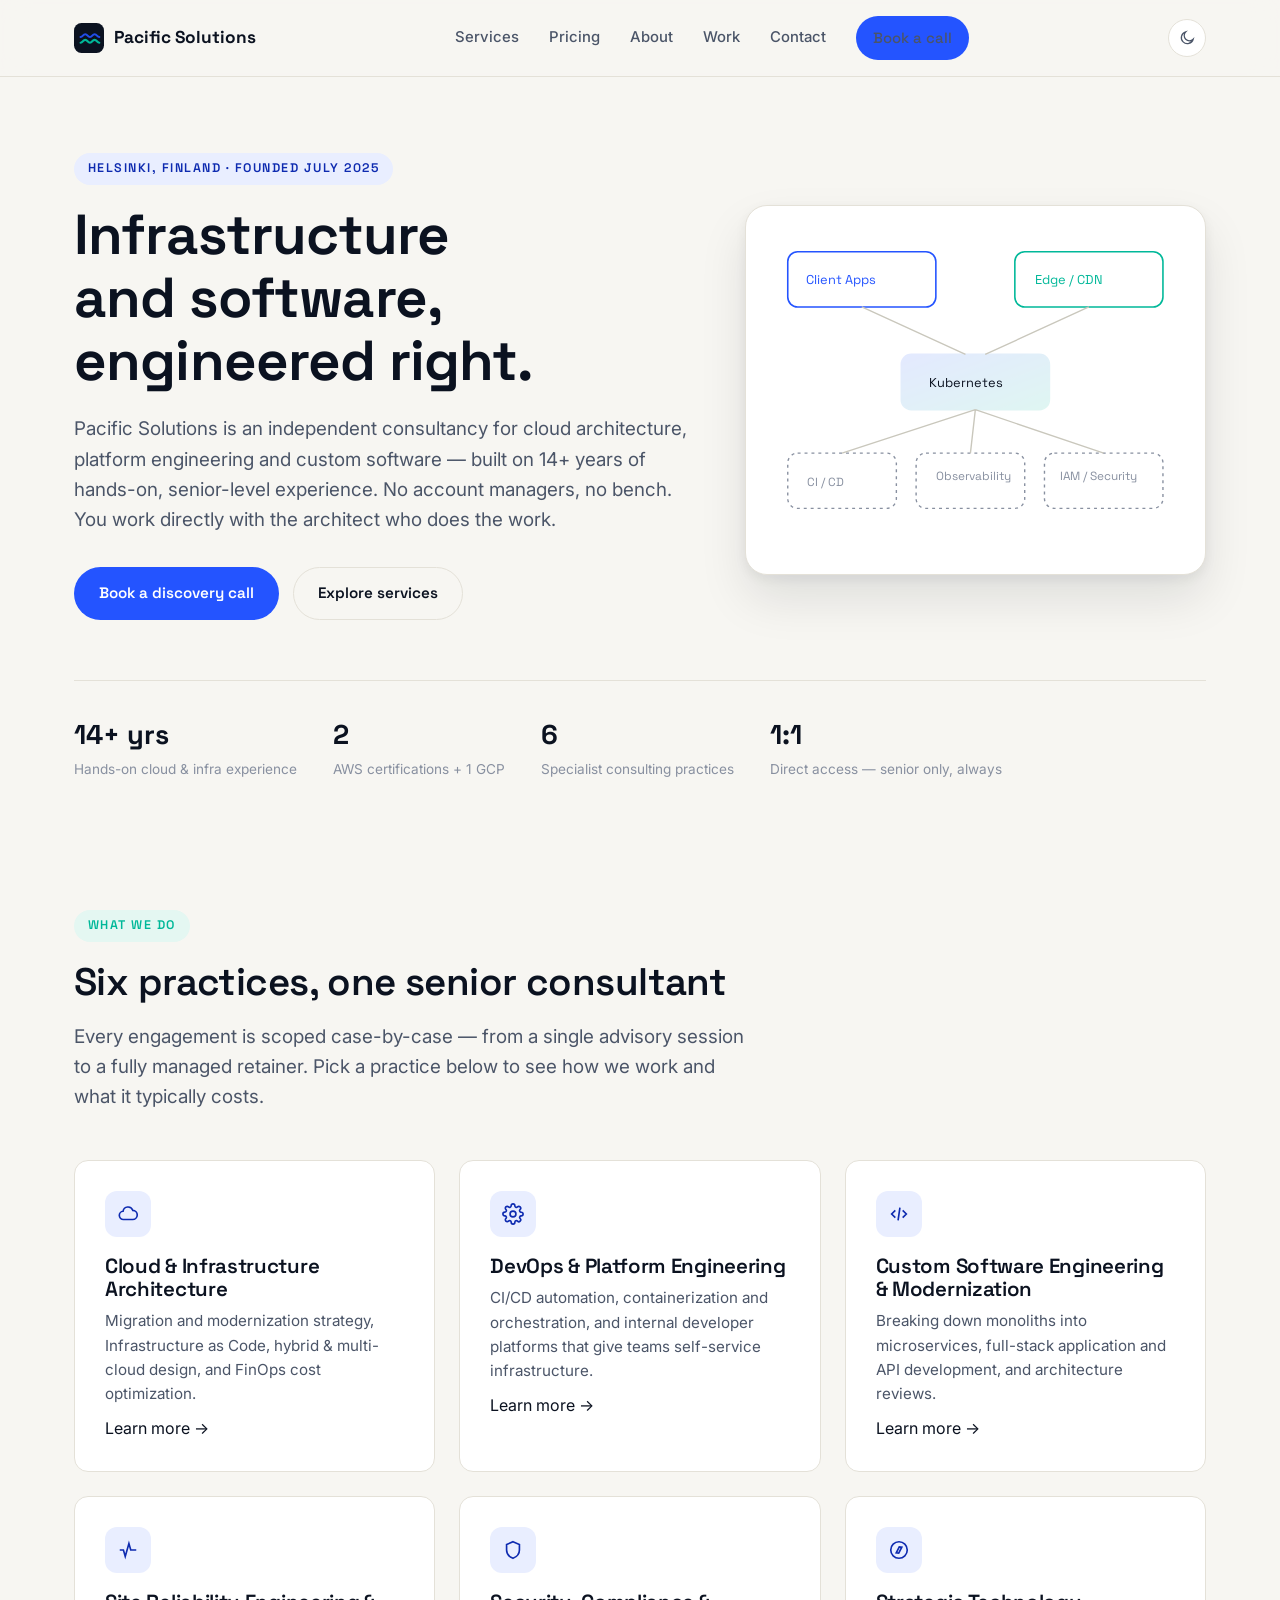
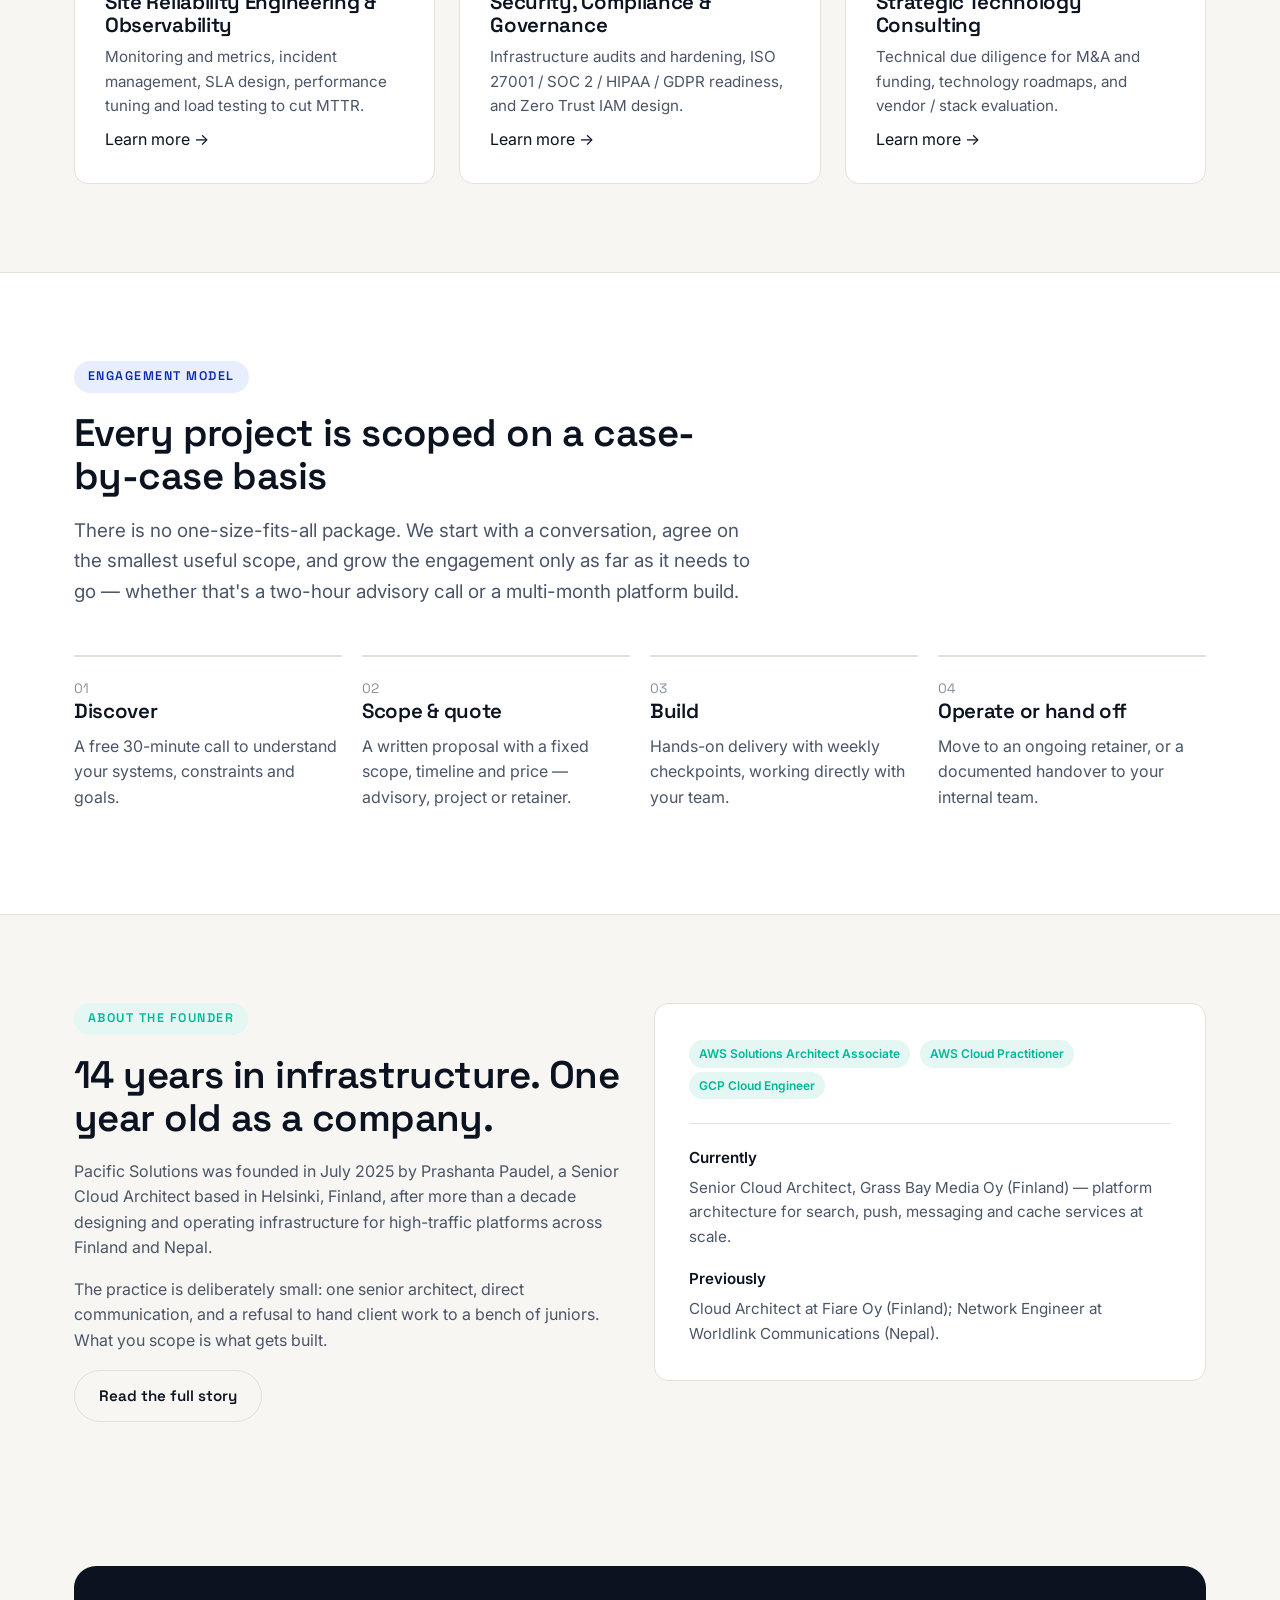
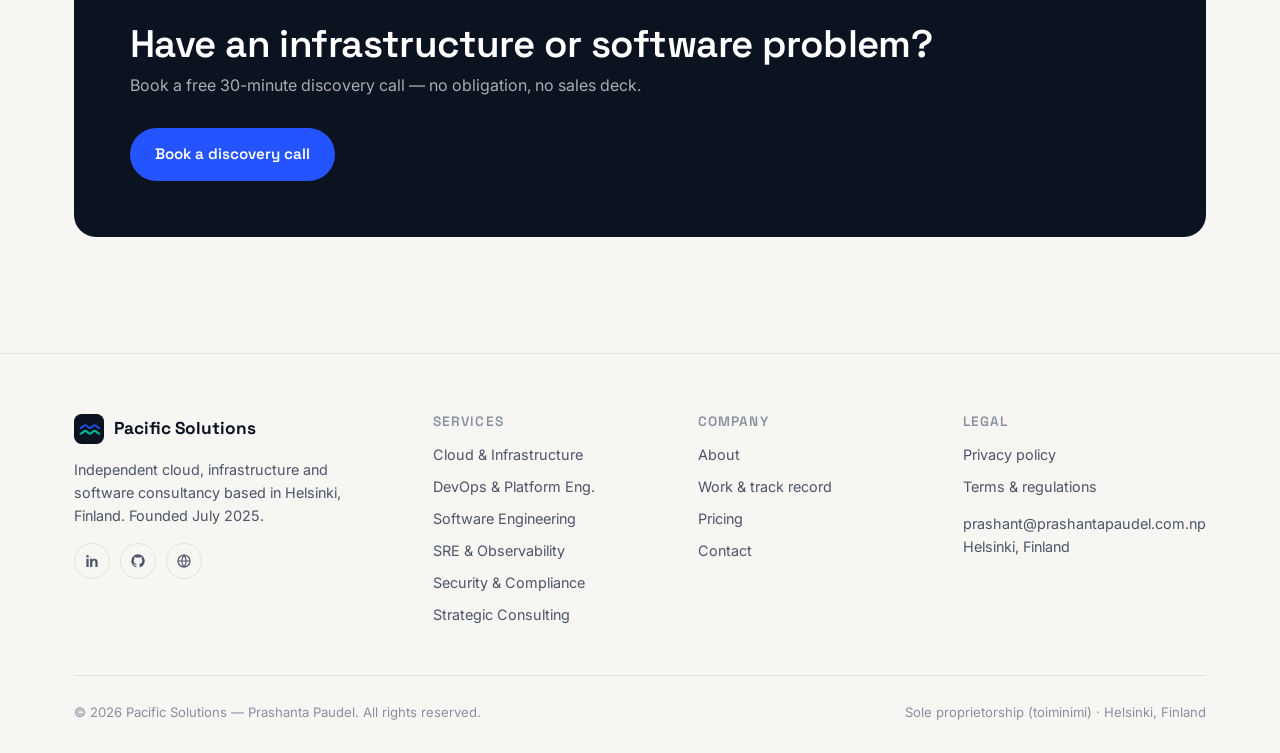
==== index.html @ 5c93bbb2 "Initial commit: Pacific Solutions consulting website Static site for Pacific Solutions (cloud, infra" ====
<!doctype html>
<html lang="en">
<head>
<meta charset="UTF-8">
<meta name="viewport" content="width=device-width, initial-scale=1, viewport-fit=cover">
<title>Pacific Solutions — Cloud, Infrastructure &amp; Software Consulting</title>
<meta name="description" content="Independent cloud, infrastructure and software consultancy led by a senior architect with 14+ years of experience. Based in Helsinki, Finland. Case-by-case engagements in cloud architecture, DevOps, SRE, security and modernization.">
<link rel="icon" type="image/svg+xml" href="assets/favicon.svg">
<link rel="preconnect" href="https://fonts.googleapis.com">
<link rel="preconnect" href="https://fonts.gstatic.com" crossorigin>
<link href="https://fonts.googleapis.com/css2?family=Space+Grotesk:wght@500;600;700&family=Inter:wght@400;500;600;700&display=swap" rel="stylesheet">
<link rel="stylesheet" href="css/style.css">
</head>
<body>

<header class="site">
  <nav class="nav">
    <a href="index.html" class="brand">
      <svg viewBox="0 0 32 32" fill="none"><rect width="32" height="32" rx="8" fill="#0B1220"/><path d="M7 21c2.5 0 2.5-3 5-3s2.5 3 5 3 2.5-3 5-3 2.5 3 5 3" stroke="#00B899" stroke-width="2.2" fill="none" stroke-linecap="round"/><path d="M7 15c2.5 0 2.5-3 5-3s2.5 3 5 3 2.5-3 5-3 2.5 3 5 3" stroke="#2454FF" stroke-width="2.2" fill="none" stroke-linecap="round" opacity="0.9"/></svg>
      Pacific Solutions
    </a>
    <div class="nav-links" id="navLinks">
      <a href="services.html">Services</a>
      <a href="pricing.html">Pricing</a>
      <a href="about.html">About</a>
      <a href="work.html">Work</a>
      <a href="contact.html">Contact</a>
      <a href="contact.html" class="btn btn-accent btn-sm">Book a call</a>
    </div>
    <div class="nav-right">
      <button class="theme-toggle" aria-label="Toggle theme"></button>
      <button class="menu-btn" aria-label="Open menu"><svg viewBox="0 0 24 24" fill="none" stroke="currentColor" stroke-width="2"><path d="M3 6h18M3 12h18M3 18h18"/></svg></button>
    </div>
  </nav>
</header>

<main>
  <!-- HERO -->
  <section class="hero">
    <div class="container hero-grid">
      <div class="reveal in">
        <span class="eyebrow">Helsinki, Finland · Founded July 2025</span>
        <h1>Infrastructure and&nbsp;software, engineered right.</h1>
        <p class="lede">Pacific Solutions is an independent consultancy for cloud architecture, platform engineering and custom software — built on 14+ years of hands-on, senior-level experience. No account managers, no bench. You work directly with the architect who does the work.</p>
        <div class="actions">
          <a href="contact.html" class="btn btn-accent">Book a discovery call</a>
          <a href="services.html" class="btn btn-outline">Explore services</a>
        </div>
      </div>
      <div class="hero-visual reveal in">
        <svg viewBox="0 0 420 320" width="100%" role="img" aria-label="Diagram of cloud infrastructure architecture">
          <defs>
            <linearGradient id="g1" x1="0" y1="0" x2="1" y2="1">
              <stop offset="0" stop-color="#2454FF"/><stop offset="1" stop-color="#00B899"/>
            </linearGradient>
          </defs>
          <rect x="20" y="24" width="150" height="56" rx="10" fill="none" stroke="#2454FF" stroke-width="1.6"/>
          <text x="38" y="57" font-family="Space Grotesk, sans-serif" font-size="13" fill="#2454FF">Client Apps</text>
          <rect x="250" y="24" width="150" height="56" rx="10" fill="none" stroke="#00B899" stroke-width="1.6"/>
          <text x="270" y="57" font-family="Space Grotesk, sans-serif" font-size="13" fill="#00B899">Edge / CDN</text>
          <rect x="135" y="128" width="150" height="56" rx="10" fill="url(#g1)" opacity="0.12" stroke="url(#g1)" stroke-width="1.6"/>
          <text x="163" y="161" font-family="Space Grotesk, sans-serif" font-size="13" fill="#0B1220">Kubernetes</text>
          <rect x="20" y="228" width="110" height="56" rx="10" fill="none" stroke="#8890A0" stroke-width="1.4" stroke-dasharray="3 4"/>
          <text x="40" y="261" font-family="Space Grotesk, sans-serif" font-size="12" fill="#8890A0">CI / CD</text>
          <rect x="150" y="228" width="110" height="56" rx="10" fill="none" stroke="#8890A0" stroke-width="1.4" stroke-dasharray="3 4"/>
          <text x="170" y="255" font-family="Space Grotesk, sans-serif" font-size="12" fill="#8890A0">Observability</text>
          <rect x="280" y="228" width="120" height="56" rx="10" fill="none" stroke="#8890A0" stroke-width="1.4" stroke-dasharray="3 4"/>
          <text x="296" y="255" font-family="Space Grotesk, sans-serif" font-size="12" fill="#8890A0">IAM / Security</text>
          <path d="M95 80 L200 128 M325 80 L220 128 M210 184 L75 228 M210 184 L205 228 M210 184 L340 228" stroke="#C9C7BC" stroke-width="1.4" fill="none"/>
        </svg>
      </div>
    </div>

    <div class="container">
      <div class="stat-strip reveal">
        <div class="stat"><b>14+ yrs</b><span>Hands-on cloud &amp; infra experience</span></div>
        <div class="stat"><b>2</b><span>AWS certifications + 1 GCP</span></div>
        <div class="stat"><b>6</b><span>Specialist consulting practices</span></div>
        <div class="stat"><b>1:1</b><span>Direct access — senior only, always</span></div>
      </div>
    </div>
  </section>

  <!-- SERVICES -->
  <section id="services">
    <div class="container">
      <div class="section-head reveal">
        <span class="eyebrow teal">What we do</span>
        <h2>Six practices, one senior consultant</h2>
        <p class="lede">Every engagement is scoped case-by-case — from a single advisory session to a fully managed retainer. Pick a practice below to see how we work and what it typically costs.</p>
      </div>
      <div class="grid-3">

        <a href="services.html#cloud-infrastructure" class="card reveal">
          <div class="icon"><svg viewBox="0 0 24 24" fill="none" stroke="currentColor" stroke-width="1.8"><path d="M7 18a4.5 4.5 0 0 1-.4-8.98A5.5 5.5 0 0 1 17.2 8 4 4 0 0 1 17 18H7Z"/></svg></div>
          <h3>Cloud &amp; Infrastructure Architecture</h3>
          <p>Migration and modernization strategy, Infrastructure as Code, hybrid &amp; multi-cloud design, and FinOps cost optimization.</p>
          <span class="more">Learn more →</span>
        </a>

        <a href="services.html#devops-platform" class="card reveal">
          <div class="icon"><svg viewBox="0 0 24 24" fill="none" stroke="currentColor" stroke-width="1.8"><circle cx="12" cy="12" r="3.2"/><path d="M19.4 15a1.7 1.7 0 0 0 .34 1.87l.06.06a2 2 0 1 1-2.83 2.83l-.06-.06a1.7 1.7 0 0 0-1.87-.34 1.7 1.7 0 0 0-1 1.55V21a2 2 0 1 1-4 0v-.09A1.7 1.7 0 0 0 9 19.36a1.7 1.7 0 0 0-1.87.34l-.06.06a2 2 0 1 1-2.83-2.83l.06-.06A1.7 1.7 0 0 0 4.64 15a1.7 1.7 0 0 0-1.55-1H3a2 2 0 1 1 0-4h.09A1.7 1.7 0 0 0 4.64 9a1.7 1.7 0 0 0-.34-1.87l-.06-.06a2 2 0 1 1 2.83-2.83l.06.06A1.7 1.7 0 0 0 9 4.64a1.7 1.7 0 0 0 1-1.55V3a2 2 0 1 1 4 0v.09a1.7 1.7 0 0 0 1 1.55 1.7 1.7 0 0 0 1.87-.34l.06-.06a2 2 0 1 1 2.83 2.83l-.06.06A1.7 1.7 0 0 0 19.36 9c.14.35.4.65.73.83.24.14.5.22.78.22H21a2 2 0 1 1 0 4h-.09a1.7 1.7 0 0 0-1.55 1Z"/></svg></div>
          <h3>DevOps &amp; Platform Engineering</h3>
          <p>CI/CD automation, containerization and orchestration, and internal developer platforms that give teams self-service infrastructure.</p>
          <span class="more">Learn more →</span>
        </a>

        <a href="services.html#software-engineering" class="card reveal">
          <div class="icon"><svg viewBox="0 0 24 24" fill="none" stroke="currentColor" stroke-width="1.8"><path d="m8 8-4 4 4 4M16 8l4 4-4 4M13 5l-2 14"/></svg></div>
          <h3>Custom Software Engineering &amp; Modernization</h3>
          <p>Breaking down monoliths into microservices, full-stack application and API development, and architecture reviews.</p>
          <span class="more">Learn more →</span>
        </a>

        <a href="services.html#sre-observability" class="card reveal">
          <div class="icon"><svg viewBox="0 0 24 24" fill="none" stroke="currentColor" stroke-width="1.8"><path d="M3 12h4l2 7 4-14 2 7h6"/></svg></div>
          <h3>Site Reliability Engineering &amp; Observability</h3>
          <p>Monitoring and metrics, incident management, SLA design, performance tuning and load testing to cut MTTR.</p>
          <span class="more">Learn more →</span>
        </a>

        <a href="services.html#security-compliance" class="card reveal">
          <div class="icon"><svg viewBox="0 0 24 24" fill="none" stroke="currentColor" stroke-width="1.8"><path d="M12 3l7 3v6c0 4.5-3 7.5-7 9-4-1.5-7-4.5-7-9V6l7-3Z"/></svg></div>
          <h3>Security, Compliance &amp; Governance</h3>
          <p>Infrastructure audits and hardening, ISO 27001 / SOC 2 / HIPAA / GDPR readiness, and Zero Trust IAM design.</p>
          <span class="more">Learn more →</span>
        </a>

        <a href="services.html#strategic-consulting" class="card reveal">
          <div class="icon"><svg viewBox="0 0 24 24" fill="none" stroke="currentColor" stroke-width="1.8"><circle cx="12" cy="12" r="9"/><path d="m15 9-3.3 6.3L9 15l3.3-6.3Z"/></svg></div>
          <h3>Strategic Technology Consulting</h3>
          <p>Technical due diligence for M&amp;A and funding, technology roadmaps, and vendor / stack evaluation.</p>
          <span class="more">Learn more →</span>
        </a>

      </div>
    </div>
  </section>

  <!-- HOW WE WORK -->
  <section style="background:var(--bg-alt); border-top:1px solid var(--border); border-bottom:1px solid var(--border);">
    <div class="container">
      <div class="section-head reveal">
        <span class="eyebrow">Engagement model</span>
        <h2>Every project is scoped on a case-by-case basis</h2>
        <p class="lede">There is no one-size-fits-all package. We start with a conversation, agree on the smallest useful scope, and grow the engagement only as far as it needs to go — whether that's a two-hour advisory call or a multi-month platform build.</p>
      </div>
      <div class="process">
        <div class="step reveal">
          <span class="num">01</span>
          <h3>Discover</h3>
          <p>A free 30-minute call to understand your systems, constraints and goals.</p>
        </div>
        <div class="step reveal">
          <span class="num">02</span>
          <h3>Scope &amp; quote</h3>
          <p>A written proposal with a fixed scope, timeline and price — advisory, project or retainer.</p>
        </div>
        <div class="step reveal">
          <span class="num">03</span>
          <h3>Build</h3>
          <p>Hands-on delivery with weekly checkpoints, working directly with your team.</p>
        </div>
        <div class="step reveal">
          <span class="num">04</span>
          <h3>Operate or hand off</h3>
          <p>Move to an ongoing retainer, or a documented handover to your internal team.</p>
        </div>
      </div>
    </div>
  </section>

  <!-- ABOUT PREVIEW -->
  <section>
    <div class="container grid-2">
      <div class="reveal">
        <span class="eyebrow teal">About the founder</span>
        <h2>14 years in infrastructure. One year old as a company.</h2>
        <p>Pacific Solutions was founded in July 2025 by Prashanta Paudel, a Senior Cloud Architect based in Helsinki, Finland, after more than a decade designing and operating infrastructure for high-traffic platforms across Finland and Nepal.</p>
        <p>The practice is deliberately small: one senior architect, direct communication, and a refusal to hand client work to a bench of juniors. What you scope is what gets built.</p>
        <a href="about.html" class="btn btn-outline">Read the full story</a>
      </div>
      <div class="reveal">
        <div class="card" style="padding:34px;">
          <div class="tag">AWS Solutions Architect Associate</div>
          <div class="tag">AWS Cloud Practitioner</div>
          <div class="tag">GCP Cloud Engineer</div>
          <hr class="split" style="margin:22px 0;">
          <p style="margin-bottom:6px; font-weight:600; color:var(--ink);">Currently</p>
          <p style="margin-bottom:18px;">Senior Cloud Architect, Grass Bay Media Oy (Finland) — platform architecture for search, push, messaging and cache services at scale.</p>
          <p style="margin-bottom:6px; font-weight:600; color:var(--ink);">Previously</p>
          <p style="margin-bottom:0;">Cloud Architect at Fiare Oy (Finland); Network Engineer at Worldlink Communications (Nepal).</p>
        </div>
      </div>
    </div>
  </section>

  <!-- CTA -->
  <section class="tight">
    <div class="container">
      <div class="cta-band reveal">
        <div>
          <h2>Have an infrastructure or software problem?</h2>
          <p>Book a free 30-minute discovery call — no obligation, no sales deck.</p>
        </div>
        <a href="contact.html" class="btn btn-accent">Book a discovery call</a>
      </div>
    </div>
  </section>
</main>

<footer class="site">
  <div class="container">
    <div class="footer-grid">
      <div>
        <div class="brand">
          <svg viewBox="0 0 32 32" fill="none"><rect width="32" height="32" rx="8" fill="#0B1220"/><path d="M7 21c2.5 0 2.5-3 5-3s2.5 3 5 3 2.5-3 5-3 2.5 3 5 3" stroke="#00B899" stroke-width="2.2" fill="none" stroke-linecap="round"/><path d="M7 15c2.5 0 2.5-3 5-3s2.5 3 5 3 2.5-3 5-3 2.5 3 5 3" stroke="#2454FF" stroke-width="2.2" fill="none" stroke-linecap="round" opacity="0.9"/></svg>
          Pacific Solutions
        </div>
        <p style="margin-top:14px; max-width:300px;">Independent cloud, infrastructure and software consultancy based in Helsinki, Finland. Founded July 2025.</p>
        <div class="socials" style="margin-top:16px;">
          <a href="https://www.linkedin.com/in/prashantapaudel" target="_blank" rel="noopener" aria-label="LinkedIn"><svg viewBox="0 0 24 24" fill="currentColor"><path d="M6.94 8.5H3.56V21h3.38V8.5ZM5.25 3a1.96 1.96 0 1 0 0 3.92A1.96 1.96 0 0 0 5.25 3ZM20.44 21h-3.37v-6.4c0-1.53-.03-3.49-2.13-3.49-2.13 0-2.46 1.66-2.46 3.38V21H9.11V8.5h3.24v1.71h.05c.45-.85 1.55-1.75 3.2-1.75 3.42 0 4.85 2.25 4.85 5.15V21Z"/></svg></a>
          <a href="https://github.com/pacificpaudel" target="_blank" rel="noopener" aria-label="GitHub"><svg viewBox="0 0 24 24" fill="currentColor"><path d="M12 2a10 10 0 0 0-3.16 19.5c.5.1.68-.22.68-.48v-1.7c-2.78.6-3.37-1.34-3.37-1.34-.46-1.15-1.11-1.46-1.11-1.46-.9-.62.07-.6.07-.6 1 .07 1.53 1.03 1.53 1.03.9 1.52 2.34 1.08 2.91.83.09-.65.35-1.08.63-1.33-2.22-.25-4.56-1.11-4.56-4.94 0-1.09.39-1.98 1.03-2.68-.1-.25-.45-1.27.1-2.65 0 0 .84-.27 2.75 1.02a9.5 9.5 0 0 1 5 0c1.91-1.3 2.75-1.02 2.75-1.02.55 1.38.2 2.4.1 2.65.64.7 1.03 1.59 1.03 2.68 0 3.84-2.34 4.68-4.57 4.93.36.31.68.92.68 1.85v2.74c0 .27.18.58.69.48A10 10 0 0 0 12 2Z"/></svg></a>
          <a href="https://prashantapaudel.com.np" target="_blank" rel="noopener" aria-label="Personal website"><svg viewBox="0 0 24 24" fill="none" stroke="currentColor" stroke-width="1.8"><circle cx="12" cy="12" r="9"/><path d="M3 12h18M12 3a14 14 0 0 1 0 18M12 3a14 14 0 0 0 0 18"/></svg></a>
        </div>
      </div>
      <div>
        <h4>Services</h4>
        <a href="services.html#cloud-infrastructure">Cloud &amp; Infrastructure</a>
        <a href="services.html#devops-platform">DevOps &amp; Platform Eng.</a>
        <a href="services.html#software-engineering">Software Engineering</a>
        <a href="services.html#sre-observability">SRE &amp; Observability</a>
        <a href="services.html#security-compliance">Security &amp; Compliance</a>
        <a href="services.html#strategic-consulting">Strategic Consulting</a>
      </div>
      <div>
        <h4>Company</h4>
        <a href="about.html">About</a>
        <a href="work.html">Work &amp; track record</a>
        <a href="pricing.html">Pricing</a>
        <a href="contact.html">Contact</a>
      </div>
      <div>
        <h4>Legal</h4>
        <a href="privacy.html">Privacy policy</a>
        <a href="terms.html">Terms &amp; regulations</a>
        <p style="margin-top:14px;">prashant@prashantapaudel.com.np<br>Helsinki, Finland</p>
      </div>
    </div>
    <div class="footer-bottom">
      <p>© <span data-year></span> Pacific Solutions — Prashanta Paudel. All rights reserved.</p>
      <p>Sole proprietorship (toiminimi) · Helsinki, Finland</p>
    </div>
  </div>
</footer>

<script src="js/main.js"></script>
</body>
</html>
---- css/style.css ----
/* ==========================================================================
   Pacific Solutions — Design System
   ========================================================================== */

:root{
  --bg: #F7F6F2;
  --bg-alt: #FFFFFF;
  --bg-raised: #FFFFFF;
  --ink: #0B1220;
  --ink-soft: #4B5568;
  --ink-faint: #8890A0;
  --border: #E4E1D8;
  --accent: #2454FF;
  --accent-ink: #0E2BB0;
  --accent-2: #00B899;
  --accent-2-soft: #E4F7F2;
  --accent-soft: #E9EEFF;
  --warn-soft: #FFF4E5;
  --warn: #B4650A;
  --shadow: 0 1px 2px rgba(11,18,32,0.04), 0 8px 24px rgba(11,18,32,0.06);
  --shadow-lg: 0 4px 12px rgba(11,18,32,0.06), 0 24px 48px rgba(11,18,32,0.10);
  --radius-s: 8px;
  --radius-m: 14px;
  --radius-l: 22px;
  --maxw: 1180px;
  --font-display: 'Space Grotesk', 'Inter', system-ui, sans-serif;
  --font-body: 'Inter', system-ui, -apple-system, sans-serif;
  color-scheme: light;
}

@media (prefers-color-scheme: dark){
  :root:not([data-theme="light"]){
    --bg: #0A0D14;
    --bg-alt: #10141D;
    --bg-raised: #131826;
    --ink: #F3F4F6;
    --ink-soft: #A6ADBB;
    --ink-faint: #6C7383;
    --border: #232939;
    --accent: #6C8CFF;
    --accent-ink: #DCE4FF;
    --accent-2: #2FE0BE;
    --accent-2-soft: #0F2A26;
    --accent-soft: #16203F;
    --warn-soft: #2B2213;
    --warn: #E3A854;
    --shadow: 0 1px 2px rgba(0,0,0,0.3), 0 8px 24px rgba(0,0,0,0.35);
    --shadow-lg: 0 4px 16px rgba(0,0,0,0.35), 0 24px 60px rgba(0,0,0,0.5);
    color-scheme: dark;
  }
}
:root[data-theme="dark"]{
  --bg: #0A0D14;
  --bg-alt: #10141D;
  --bg-raised: #131826;
  --ink: #F3F4F6;
  --ink-soft: #A6ADBB;
  --ink-faint: #6C7383;
  --border: #232939;
  --accent: #6C8CFF;
  --accent-ink: #DCE4FF;
  --accent-2: #2FE0BE;
  --accent-2-soft: #0F2A26;
  --accent-soft: #16203F;
  --warn-soft: #2B2213;
  --warn: #E3A854;
  --shadow: 0 1px 2px rgba(0,0,0,0.3), 0 8px 24px rgba(0,0,0,0.35);
  --shadow-lg: 0 4px 16px rgba(0,0,0,0.35), 0 24px 60px rgba(0,0,0,0.5);
  color-scheme: dark;
}

*, *::before, *::after{ box-sizing: border-box; }
html{ scroll-behavior: smooth; }
body{
  margin:0;
  background: var(--bg);
  color: var(--ink);
  font-family: var(--font-body);
  font-size: 16px;
  line-height: 1.6;
  -webkit-font-smoothing: antialiased;
  transition: background .25s ease, color .25s ease;
}
img{ max-width:100%; display:block; }
[hidden]{ display:none !important; }
a{ color: inherit; text-decoration:none; }
h1,h2,h3,h4{
  font-family: var(--font-display);
  font-weight: 600;
  line-height: 1.12;
  letter-spacing: -0.015em;
  margin: 0 0 .5em;
}
h1{ font-size: clamp(2.4rem, 4.4vw, 4.2rem); font-weight: 650; }
h2{ font-size: clamp(1.8rem, 3vw, 2.6rem); }
h3{ font-size: 1.28rem; }
p{ margin: 0 0 1em; color: var(--ink-soft); }
.lede{ font-size: 1.18rem; color: var(--ink-soft); max-width: 60ch; }
.container{ max-width: var(--maxw); margin: 0 auto; padding: 0 24px; }
section{ padding: 88px 0; }
section.tight{ padding: 56px 0; }
.eyebrow{
  display:inline-flex; align-items:center; gap:8px;
  font-family: var(--font-display);
  font-size: .78rem; font-weight:600; letter-spacing:.12em; text-transform:uppercase;
  color: var(--accent-ink); background: var(--accent-soft);
  padding: 6px 14px; border-radius: 999px; margin-bottom: 18px;
}
.eyebrow.teal{ color: var(--accent-2); background: var(--accent-2-soft); }
::selection{ background: var(--accent); color:#fff; }

/* ---------- Buttons ---------- */
.btn{
  display:inline-flex; align-items:center; justify-content:center; gap:8px;
  font-family: var(--font-display); font-weight:600; font-size: .95rem;
  padding: 13px 24px; border-radius: 999px; border: 1px solid transparent;
  cursor:pointer; transition: transform .15s ease, box-shadow .15s ease, background .15s ease, border-color .15s ease;
  white-space: nowrap;
}
.btn:active{ transform: translateY(1px); }
.btn-primary{ background: var(--ink); color: var(--bg); }
.btn-primary:hover{ box-shadow: var(--shadow-lg); transform: translateY(-1px); }
.btn-accent{ background: var(--accent); color:#fff; }
.btn-accent:hover{ box-shadow: 0 10px 30px rgba(36,84,255,.35); transform: translateY(-1px); }
.btn-outline{ background: transparent; color: var(--ink); border-color: var(--border); }
.btn-outline:hover{ border-color: var(--ink); }
.btn-ghost{ background: transparent; color: var(--ink-soft); padding: 13px 10px; }
.btn-ghost:hover{ color: var(--ink); }
.btn-sm{ padding: 9px 16px; font-size: .85rem; }
.btn-block{ width:100%; }

/* ---------- Header ---------- */
header.site{
  position: sticky; top:0; z-index: 100;
  background: color-mix(in srgb, var(--bg) 82%, transparent);
  backdrop-filter: blur(14px); -webkit-backdrop-filter: blur(14px);
  border-bottom: 1px solid var(--border);
}
.nav{
  display:flex; align-items:center; justify-content:space-between;
  padding: 16px 24px; max-width: var(--maxw); margin:0 auto;
}
.brand{ display:flex; align-items:center; gap:10px; font-family: var(--font-display); font-weight:700; font-size:1.08rem; }
.brand svg{ width:30px; height:30px; }
.nav-links{ display:flex; align-items:center; gap:30px; }
.nav-links a{ font-size:.93rem; color: var(--ink-soft); font-weight:500; position:relative; }
.nav-links a:hover, .nav-links a.active{ color: var(--ink); }
.nav-links a.active::after{
  content:""; position:absolute; left:0; right:0; bottom:-20px; height:2px; background: var(--accent);
}
.nav-right{ display:flex; align-items:center; gap:10px; }
.theme-toggle{
  width:38px; height:38px; border-radius:50%; border:1px solid var(--border); background: var(--bg-alt);
  display:flex; align-items:center; justify-content:center; cursor:pointer; color: var(--ink-soft);
}
.theme-toggle svg{ width:17px; height:17px; }
.menu-btn{ display:none; width:38px; height:38px; border-radius:50%; border:1px solid var(--border); background: var(--bg-alt); cursor:pointer; align-items:center; justify-content:center; }
.menu-btn svg{ width:18px; height:18px; }

@media (max-width: 880px){
  .nav-links{
    position:fixed; inset: 68px 16px auto 16px; flex-direction:column; align-items:flex-start; gap:4px;
    background: var(--bg-raised); border:1px solid var(--border); border-radius: var(--radius-m);
    padding: 14px; box-shadow: var(--shadow-lg);
    transform: translateY(-12px); opacity:0; pointer-events:none; transition: all .2s ease;
  }
  .nav-links.open{ transform:none; opacity:1; pointer-events:auto; }
  .nav-links a{ padding:10px 8px; width:100%; }
  .nav-links a.active::after{ display:none; }
  .nav-links .btn{ margin-top:6px; width:100%; }
  .menu-btn{ display:flex; }
}

/* ---------- Hero ---------- */
.hero{ padding: 76px 0 40px; position:relative; overflow:hidden; }
.hero-grid{ display:grid; grid-template-columns: 1.15fr .85fr; gap: 48px; align-items:center; }
.hero h1{ margin-bottom: .4em; }
.hero .actions{ display:flex; gap:14px; margin: 32px 0 8px; flex-wrap:wrap; }
.hero-visual{
  border-radius: var(--radius-l); border:1px solid var(--border); background: var(--bg-alt);
  box-shadow: var(--shadow-lg); padding: 22px; position:relative;
}
.stat-strip{
  display:flex; flex-wrap:wrap; gap: 36px; margin-top: 52px; padding-top: 32px; border-top:1px solid var(--border);
}
.stat b{ display:block; font-family: var(--font-display); font-size:1.7rem; }
.stat span{ font-size:.85rem; color: var(--ink-faint); }

/* ---------- Grids & Cards ---------- */
.grid-2{ display:grid; grid-template-columns: 1fr 1fr; gap: 28px; }
.grid-3{ display:grid; grid-template-columns: repeat(3,1fr); gap: 24px; }
.grid-6{ display:grid; grid-template-columns: repeat(6,1fr); gap: 16px; }
@media (max-width: 980px){ .grid-3{ grid-template-columns: repeat(2,1fr); } .grid-6{ grid-template-columns: repeat(3,1fr); } .hero-grid{ grid-template-columns:1fr; } .grid-2{ grid-template-columns:1fr; } }
@media (max-width: 620px){ .grid-3{ grid-template-columns: 1fr; } .grid-6{ grid-template-columns: repeat(2,1fr); } }

.card{
  background: var(--bg-alt); border:1px solid var(--border); border-radius: var(--radius-m);
  padding: 30px; transition: transform .18s ease, box-shadow .18s ease, border-color .18s ease;
}
.card:hover{ transform: translateY(-3px); box-shadow: var(--shadow-lg); border-color: transparent; }
.card .icon{
  width:46px; height:46px; border-radius: 12px; background: var(--accent-soft); color: var(--accent-ink);
  display:flex; align-items:center; justify-content:center; margin-bottom: 18px;
}
.card .icon svg{ width:22px; height:22px; }
.card h3{ margin-bottom:.4em; }
.card p{ font-size: .95rem; margin-bottom: .6em; }
.card a.more{ font-size:.85rem; font-weight:600; color: var(--accent-ink); display:inline-flex; gap:6px; align-items:center; }

.tag{
  display:inline-block; font-size:.75rem; font-weight:600; padding:4px 10px; border-radius:999px;
  background: var(--accent-2-soft); color: var(--accent-2); margin: 2px 6px 2px 0;
}

/* ---------- Section header ---------- */
.section-head{ max-width: 680px; margin-bottom: 48px; }
.section-head.center{ margin-left:auto; margin-right:auto; text-align:center; }

/* ---------- Logos / trust strip ---------- */
.trust-strip{ display:flex; flex-wrap:wrap; gap: 14px 34px; align-items:center; opacity:.85; }
.trust-strip span{ font-family: var(--font-display); font-weight:600; font-size:.95rem; color: var(--ink-faint); }

/* ---------- Process / timeline ---------- */
.process{ display:grid; grid-template-columns: repeat(4,1fr); gap:20px; }
@media (max-width: 980px){ .process{ grid-template-columns: repeat(2,1fr); } }
@media (max-width: 620px){ .process{ grid-template-columns: 1fr; } }
.process .step{ border-top: 2px solid var(--border); padding-top:18px; }
.process .num{ font-family: var(--font-display); color: var(--ink-faint); font-size:.85rem; }

.timeline{ border-left: 2px solid var(--border); margin-left: 6px; padding-left: 30px; }
.timeline .item{ position:relative; padding-bottom: 36px; }
.timeline .item::before{
  content:""; position:absolute; left:-36px; top:4px; width:11px; height:11px; border-radius:50%;
  background: var(--accent); border: 3px solid var(--bg);
  box-shadow: 0 0 0 1px var(--accent);
}
.timeline .date{ font-family: var(--font-display); font-size:.8rem; color: var(--accent-ink); font-weight:700; letter-spacing:.04em; }

/* ---------- Pricing ---------- */
.pricing-block{ border:1px solid var(--border); border-radius: var(--radius-l); padding: 34px; background: var(--bg-alt); margin-bottom: 26px; }
.pricing-block .head{ display:flex; justify-content:space-between; align-items:flex-start; gap:20px; flex-wrap:wrap; margin-bottom: 22px; }
.tiers{ display:grid; grid-template-columns: repeat(3,1fr); gap: 18px; }
@media (max-width: 900px){ .tiers{ grid-template-columns:1fr; } }
.tier{ border:1px solid var(--border); border-radius: var(--radius-m); padding: 22px; background: var(--bg); }
.tier.featured{ border-color: var(--accent); box-shadow: 0 0 0 3px var(--accent-soft); position:relative; }
.tier .badge{ position:absolute; top:-12px; right:18px; background: var(--accent); color:#fff; font-size:.7rem; font-weight:700; padding:4px 10px; border-radius:999px; letter-spacing:.04em; }
.tier .price{ font-family: var(--font-display); font-size: 1.7rem; font-weight:700; margin: 8px 0 2px; }
.tier .price small{ font-size:.85rem; font-weight:500; color: var(--ink-faint); }
.tier ul{ list-style:none; padding:0; margin: 14px 0 0; font-size: .88rem; }
.tier li{ padding: 7px 0; border-top: 1px dashed var(--border); color: var(--ink-soft); display:flex; gap:8px; }
.tier li:first-child{ border-top:none; }
.tier li svg{ width:15px; height:15px; flex:none; margin-top:3px; color: var(--accent-2); }

.pricing-note{
  border: 1px dashed var(--border); border-radius: var(--radius-m); padding: 20px 24px;
  background: var(--accent-soft); color: var(--ink); font-size:.92rem;
}

/* ---------- Testimonials / quote ---------- */
.quote{ font-family: var(--font-display); font-size: clamp(1.2rem,2.2vw,1.6rem); font-weight:500; line-height:1.4; }
.quote cite{ display:block; font-family: var(--font-body); font-style:normal; font-size:.85rem; color: var(--ink-faint); margin-top: 16px; }

/* ---------- CTA band ---------- */
.cta-band{
  border-radius: var(--radius-l); background: var(--ink); color: var(--bg);
  padding: 56px; display:flex; justify-content:space-between; align-items:center; gap:30px; flex-wrap:wrap;
}
.cta-band h2{ color:#fff; margin-bottom:.2em; }
.cta-band p{ color: rgba(255,255,255,.65); margin:0; }

/* ---------- Forms ---------- */
.form-grid{ display:grid; grid-template-columns: 1fr 1fr; gap: 18px; }
@media (max-width:700px){ .form-grid{ grid-template-columns:1fr; } }
.field{ display:flex; flex-direction:column; gap:7px; margin-bottom:18px; }
.field.full{ grid-column: 1 / -1; }
.field label{ font-size:.83rem; font-weight:600; color: var(--ink-soft); }
.field input, .field select, .field textarea{
  font-family: var(--font-body); font-size:.95rem; padding: 12px 14px; border-radius: 10px;
  border:1px solid var(--border); background: var(--bg-alt); color: var(--ink); outline:none;
}
.field input:focus, .field select:focus, .field textarea:focus{ border-color: var(--accent); box-shadow: 0 0 0 3px var(--accent-soft); }
.field textarea{ resize: vertical; min-height: 120px; }
.form-note{ font-size:.8rem; color: var(--ink-faint); }

.contact-panel{ background: var(--bg-alt); border:1px solid var(--border); border-radius: var(--radius-l); padding: 30px; }
.contact-row{ display:flex; gap:14px; align-items:flex-start; padding: 14px 0; border-top:1px solid var(--border); }
.contact-row:first-child{ border-top:none; padding-top:0; }
.contact-row .icon{ width:40px; height:40px; border-radius:10px; background: var(--accent-2-soft); color: var(--accent-2); display:flex; align-items:center; justify-content:center; flex:none; }
.contact-row .icon svg{ width:19px; height:19px; }

/* ---------- Legal pages ---------- */
.legal{ max-width: 800px; margin: 0 auto; }
.legal h2{ margin-top: 2em; font-size: 1.5rem; }
.legal h3{ margin-top: 1.4em; font-size: 1.1rem; }
.legal ul, .legal ol{ color: var(--ink-soft); padding-left: 22px; }
.legal li{ margin-bottom: .5em; }
.legal .updated{ color: var(--ink-faint); font-size:.85rem; }
.toc{ background: var(--bg-alt); border:1px solid var(--border); border-radius: var(--radius-m); padding: 22px 26px; margin: 28px 0 40px; }
.toc a{ display:block; padding: 5px 0; font-size:.92rem; color: var(--ink-soft); }
.toc a:hover{ color: var(--accent-ink); }
.callout{ border-left: 3px solid var(--accent); background: var(--accent-soft); border-radius: 0 var(--radius-s) var(--radius-s) 0; padding: 16px 20px; font-size:.92rem; margin: 20px 0; }
.callout.warn{ border-color: var(--warn); background: var(--warn-soft); }

/* ---------- Footer ---------- */
footer.site{ border-top: 1px solid var(--border); padding: 60px 0 30px; margin-top: 60px; }
.footer-grid{ display:grid; grid-template-columns: 1.4fr 1fr 1fr 1fr; gap: 30px; margin-bottom: 40px; }
@media (max-width: 780px){ .footer-grid{ grid-template-columns: 1fr 1fr; } }
.footer-grid h4{ font-family: var(--font-display); font-size:.85rem; text-transform:uppercase; letter-spacing:.08em; color: var(--ink-faint); margin-bottom: 14px; }
.footer-grid a, .footer-grid p{ display:block; font-size:.9rem; color: var(--ink-soft); margin-bottom: 9px; }
.footer-grid a:hover{ color: var(--ink); }
.footer-bottom{ display:flex; justify-content:space-between; align-items:center; padding-top: 26px; border-top:1px solid var(--border); flex-wrap:wrap; gap:12px; }
.footer-bottom p{ margin:0; font-size:.82rem; color: var(--ink-faint); }
.socials{ display:flex; gap:10px; }
.socials a{ width:36px; height:36px; border-radius:50%; border:1px solid var(--border); display:flex; align-items:center; justify-content:center; color: var(--ink-soft); }
.socials a:hover{ border-color: var(--ink); color: var(--ink); }
.socials svg{ width:16px; height:16px; }

/* ---------- Reveal animation ---------- */
.reveal{ opacity:0; transform: translateY(16px); transition: opacity .6s ease, transform .6s ease; }
.reveal.in{ opacity:1; transform:none; }

/* ---------- Page hero (inner pages) ---------- */
.page-hero{ padding: 56px 0 20px; }
.page-hero .eyebrow{ margin-bottom: 14px; }
.breadcrumb{ font-size:.85rem; color: var(--ink-faint); margin-bottom: 18px; }
.breadcrumb a:hover{ color: var(--ink); }

hr.split{ border:none; border-top:1px solid var(--border); margin: 60px 0; }
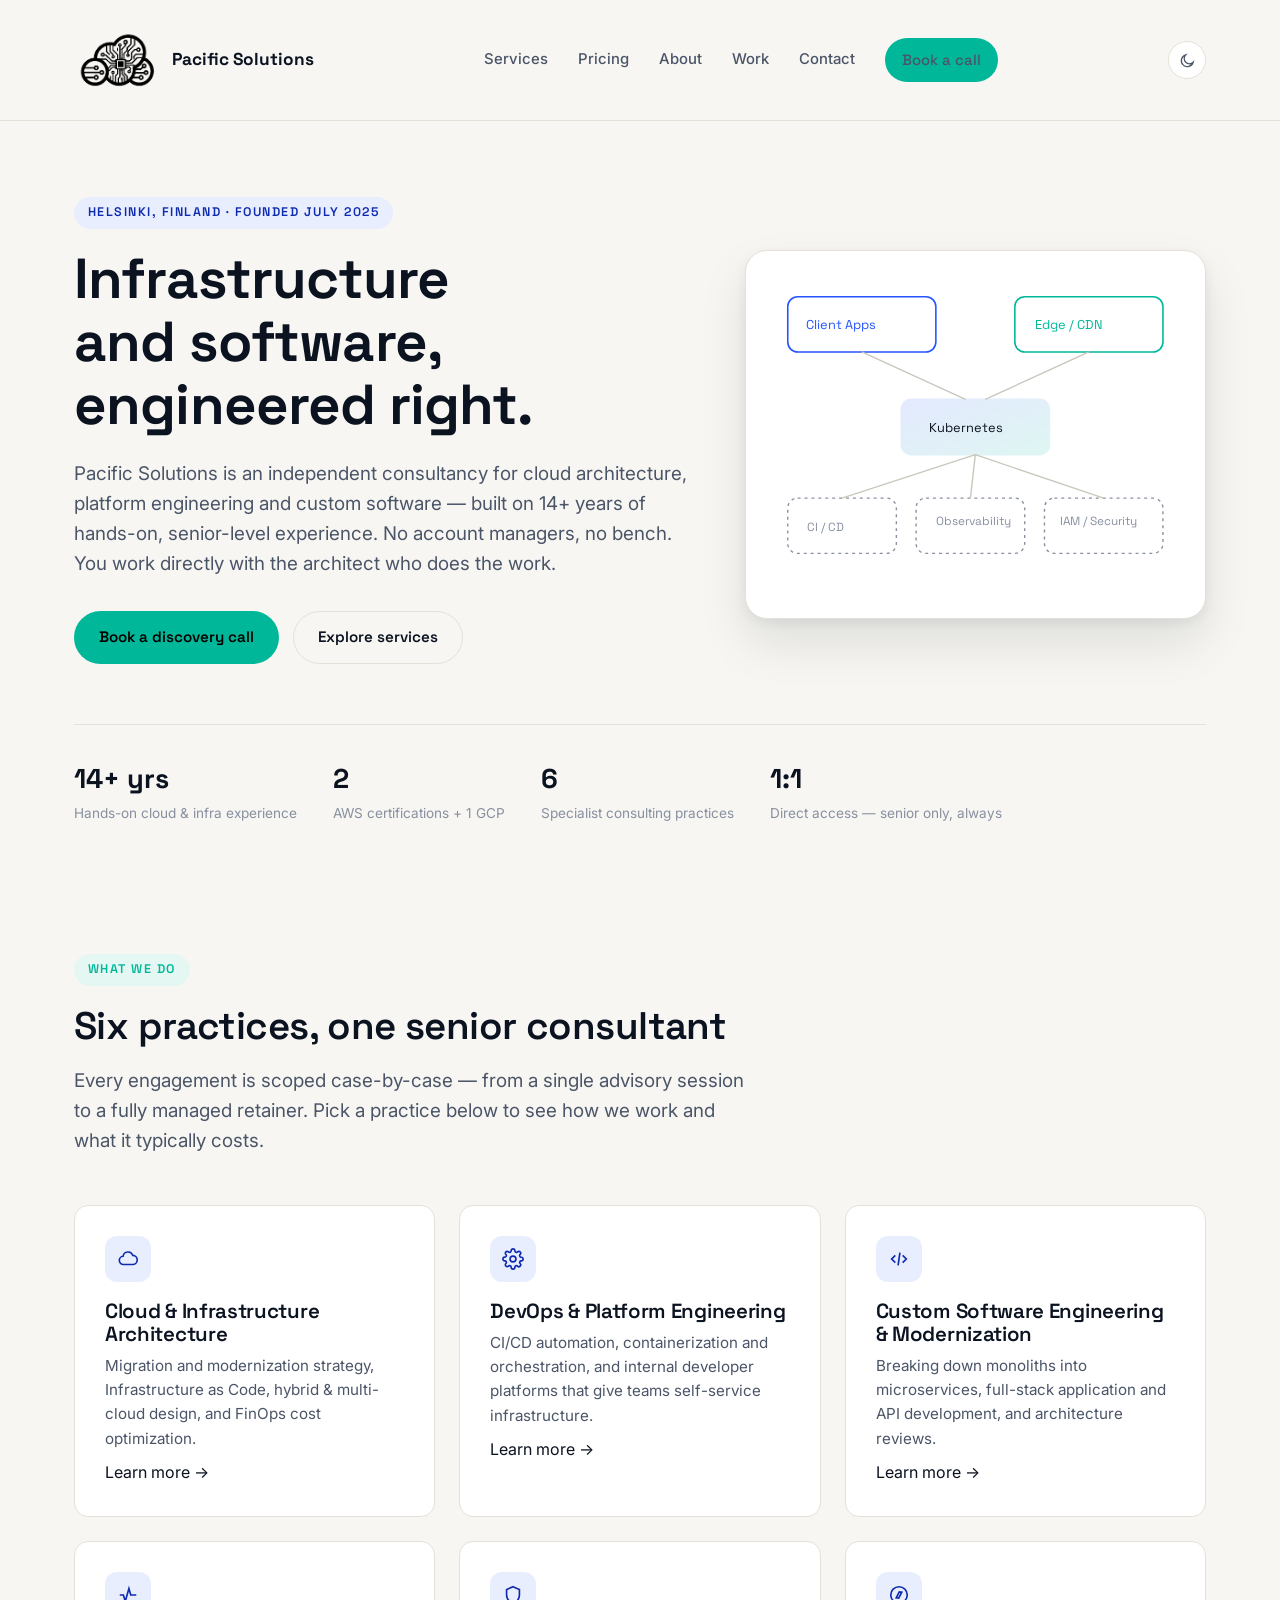
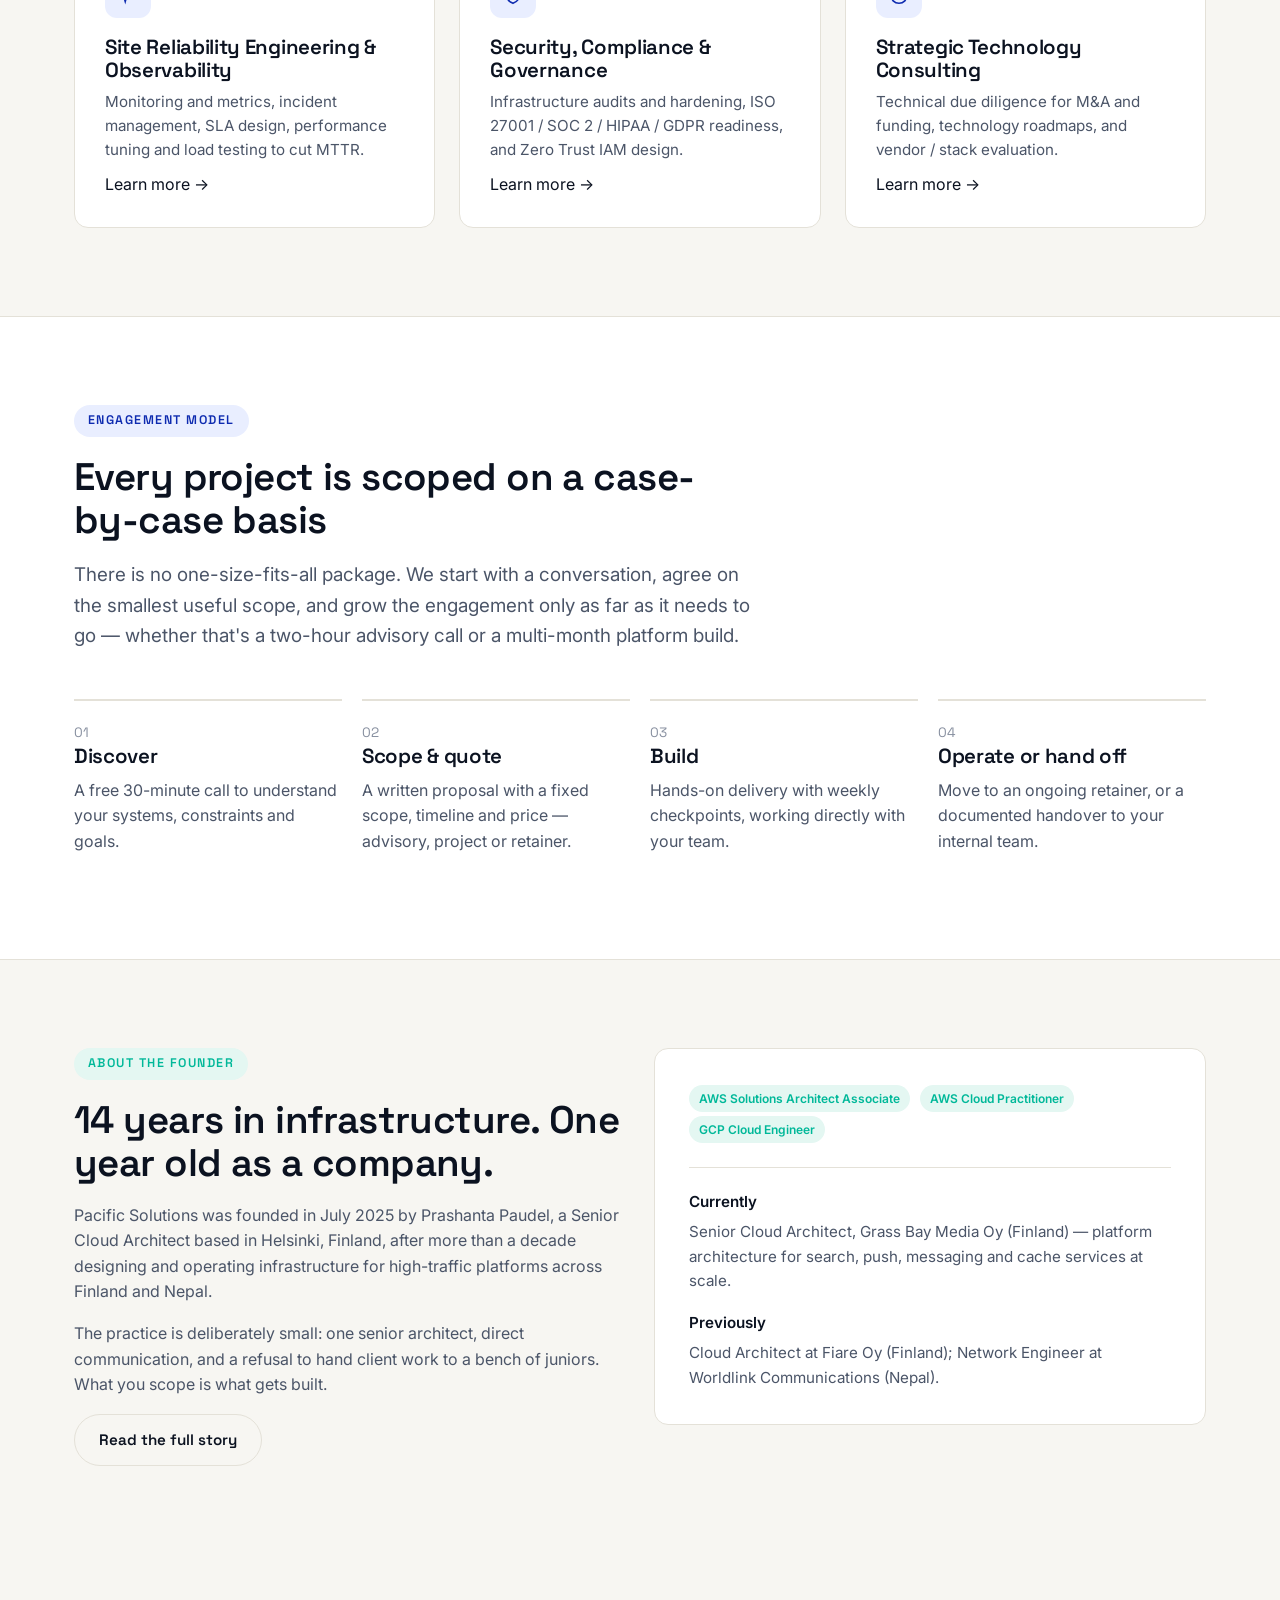
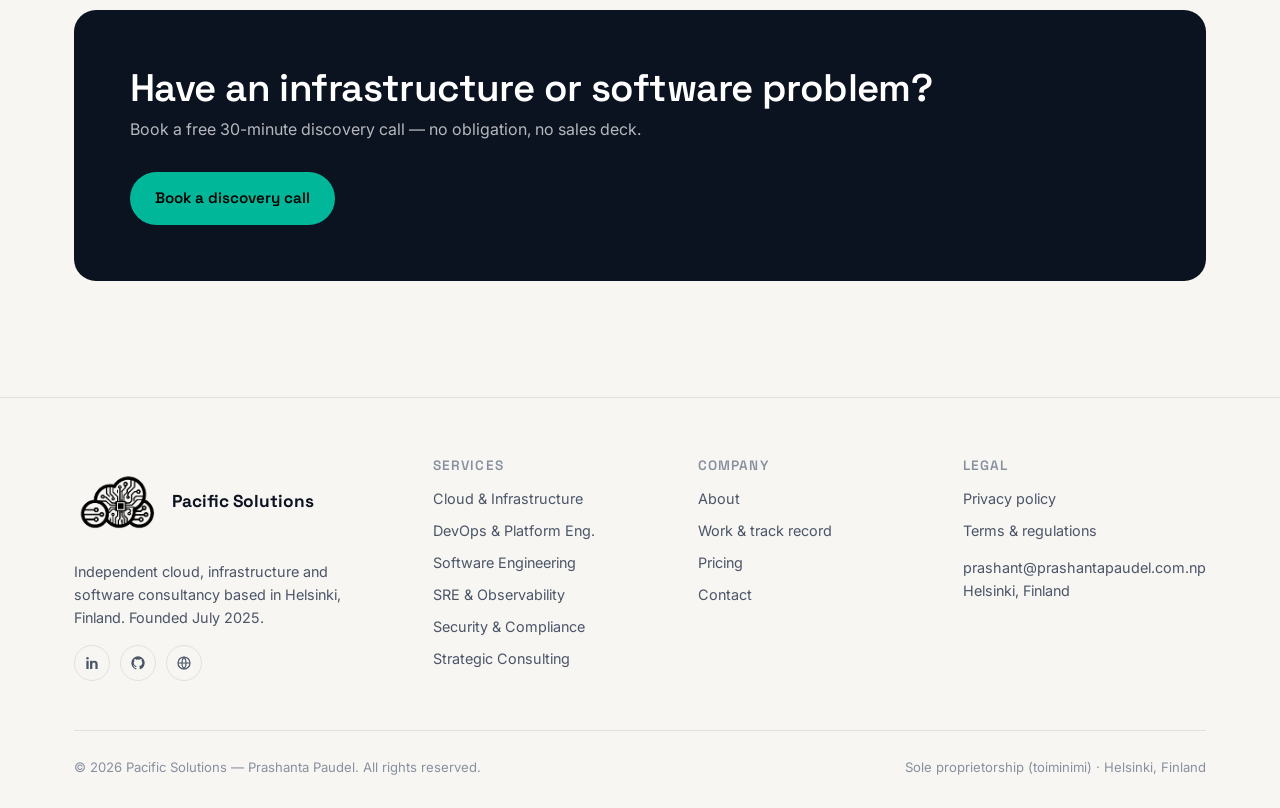
==== commit 419db640: "Refresh brand: new circuit-cloud logo, green CTA buttons, contrast fixes - Replace inline wave-mark " ====
--- a/index.html
+++ b/index.html
@@ -5,7 +5,9 @@
 <meta name="viewport" content="width=device-width, initial-scale=1, viewport-fit=cover">
 <title>Pacific Solutions — Cloud, Infrastructure &amp; Software Consulting</title>
 <meta name="description" content="Independent cloud, infrastructure and software consultancy led by a senior architect with 14+ years of experience. Based in Helsinki, Finland. Case-by-case engagements in cloud architecture, DevOps, SRE, security and modernization.">
-<link rel="icon" type="image/svg+xml" href="assets/favicon.svg">
+<link rel="icon" href="assets/logo-mark.png">
+<link rel="icon" media="(prefers-color-scheme: light)" href="assets/logo-mark.png">
+<link rel="icon" media="(prefers-color-scheme: dark)" href="assets/logo-mark-white.png">
 <link rel="preconnect" href="https://fonts.googleapis.com">
 <link rel="preconnect" href="https://fonts.gstatic.com" crossorigin>
 <link href="https://fonts.googleapis.com/css2?family=Space+Grotesk:wght@500;600;700&family=Inter:wght@400;500;600;700&display=swap" rel="stylesheet">
@@ -16,7 +18,7 @@
 <header class="site">
   <nav class="nav">
     <a href="index.html" class="brand">
-      <svg viewBox="0 0 32 32" fill="none"><rect width="32" height="32" rx="8" fill="#0B1220"/><path d="M7 21c2.5 0 2.5-3 5-3s2.5 3 5 3 2.5-3 5-3 2.5 3 5 3" stroke="#00B899" stroke-width="2.2" fill="none" stroke-linecap="round"/><path d="M7 15c2.5 0 2.5-3 5-3s2.5 3 5 3 2.5-3 5-3 2.5 3 5 3" stroke="#2454FF" stroke-width="2.2" fill="none" stroke-linecap="round" opacity="0.9"/></svg>
+      <img src="assets/logo-mark.png" alt="" class="brand-mark">
       Pacific Solutions
     </a>
     <div class="nav-links" id="navLinks">
@@ -214,7 +216,7 @@
     <div class="footer-grid">
       <div>
         <div class="brand">
-          <svg viewBox="0 0 32 32" fill="none"><rect width="32" height="32" rx="8" fill="#0B1220"/><path d="M7 21c2.5 0 2.5-3 5-3s2.5 3 5 3 2.5-3 5-3 2.5 3 5 3" stroke="#00B899" stroke-width="2.2" fill="none" stroke-linecap="round"/><path d="M7 15c2.5 0 2.5-3 5-3s2.5 3 5 3 2.5-3 5-3 2.5 3 5 3" stroke="#2454FF" stroke-width="2.2" fill="none" stroke-linecap="round" opacity="0.9"/></svg>
+          <img src="assets/logo-mark.png" alt="" class="brand-mark">
           Pacific Solutions
         </div>
         <p style="margin-top:14px; max-width:300px;">Independent cloud, infrastructure and software consultancy based in Helsinki, Finland. Founded July 2025.</p>
--- a/css/style.css
+++ b/css/style.css
@@ -25,6 +25,13 @@
   --maxw: 1180px;
   --font-display: 'Space Grotesk', 'Inter', system-ui, sans-serif;
   --font-body: 'Inter', system-ui, -apple-system, sans-serif;
+  /* Fixed tokens: intentionally identical in light and dark mode so
+     surfaces like the CTA band and embedded diagram card don't invert
+     and strand hardcoded text/art colors against a same-tone background. */
+  --cta-bg: #0B1220;
+  --cta-text: #FFFFFF;
+  --cta-text-soft: rgba(255,255,255,.7);
+  --card-fixed-bg: #FFFFFF;
   color-scheme: light;
 }
 
@@ -120,8 +127,8 @@
 .btn:active{ transform: translateY(1px); }
 .btn-primary{ background: var(--ink); color: var(--bg); }
 .btn-primary:hover{ box-shadow: var(--shadow-lg); transform: translateY(-1px); }
-.btn-accent{ background: var(--accent); color:#fff; }
-.btn-accent:hover{ box-shadow: 0 10px 30px rgba(36,84,255,.35); transform: translateY(-1px); }
+.btn-accent{ background: var(--accent-2); color: #000000; }
+.btn-accent:hover{ box-shadow: 0 10px 30px rgba(0,184,153,.35); transform: translateY(-1px); }
 .btn-outline{ background: transparent; color: var(--ink); border-color: var(--border); }
 .btn-outline:hover{ border-color: var(--ink); }
 .btn-ghost{ background: transparent; color: var(--ink-soft); padding: 13px 10px; }
@@ -142,6 +149,13 @@
 }
 .brand{ display:flex; align-items:center; gap:10px; font-family: var(--font-display); font-weight:700; font-size:1.08rem; }
 .brand svg{ width:30px; height:30px; }
+.brand-mark{ width:88px; height:88px; object-fit:contain; }
+/* Logo art is monochrome black-on-transparent; invert it in dark mode
+   so it doesn't disappear against a dark background. */
+@media (prefers-color-scheme: dark){
+  :root:not([data-theme="light"]) .brand-mark{ filter: invert(1); }
+}
+:root[data-theme="dark"] .brand-mark{ filter: invert(1); }
 .nav-links{ display:flex; align-items:center; gap:30px; }
 .nav-links a{ font-size:.93rem; color: var(--ink-soft); font-weight:500; position:relative; }
 .nav-links a:hover, .nav-links a.active{ color: var(--ink); }
@@ -177,7 +191,7 @@
 .hero h1{ margin-bottom: .4em; }
 .hero .actions{ display:flex; gap:14px; margin: 32px 0 8px; flex-wrap:wrap; }
 .hero-visual{
-  border-radius: var(--radius-l); border:1px solid var(--border); background: var(--bg-alt);
+  border-radius: var(--radius-l); border:1px solid var(--border); background: var(--card-fixed-bg);
   box-shadow: var(--shadow-lg); padding: 22px; position:relative;
 }
 .stat-strip{
@@ -262,11 +276,11 @@
 
 /* ---------- CTA band ---------- */
 .cta-band{
-  border-radius: var(--radius-l); background: var(--ink); color: var(--bg);
+  border-radius: var(--radius-l); background: var(--cta-bg); color: var(--cta-text);
   padding: 56px; display:flex; justify-content:space-between; align-items:center; gap:30px; flex-wrap:wrap;
 }
-.cta-band h2{ color:#fff; margin-bottom:.2em; }
-.cta-band p{ color: rgba(255,255,255,.65); margin:0; }
+.cta-band h2{ color: var(--cta-text); margin-bottom:.2em; }
+.cta-band p{ color: var(--cta-text-soft); margin:0; }
 
 /* ---------- Forms ---------- */
 .form-grid{ display:grid; grid-template-columns: 1fr 1fr; gap: 18px; }
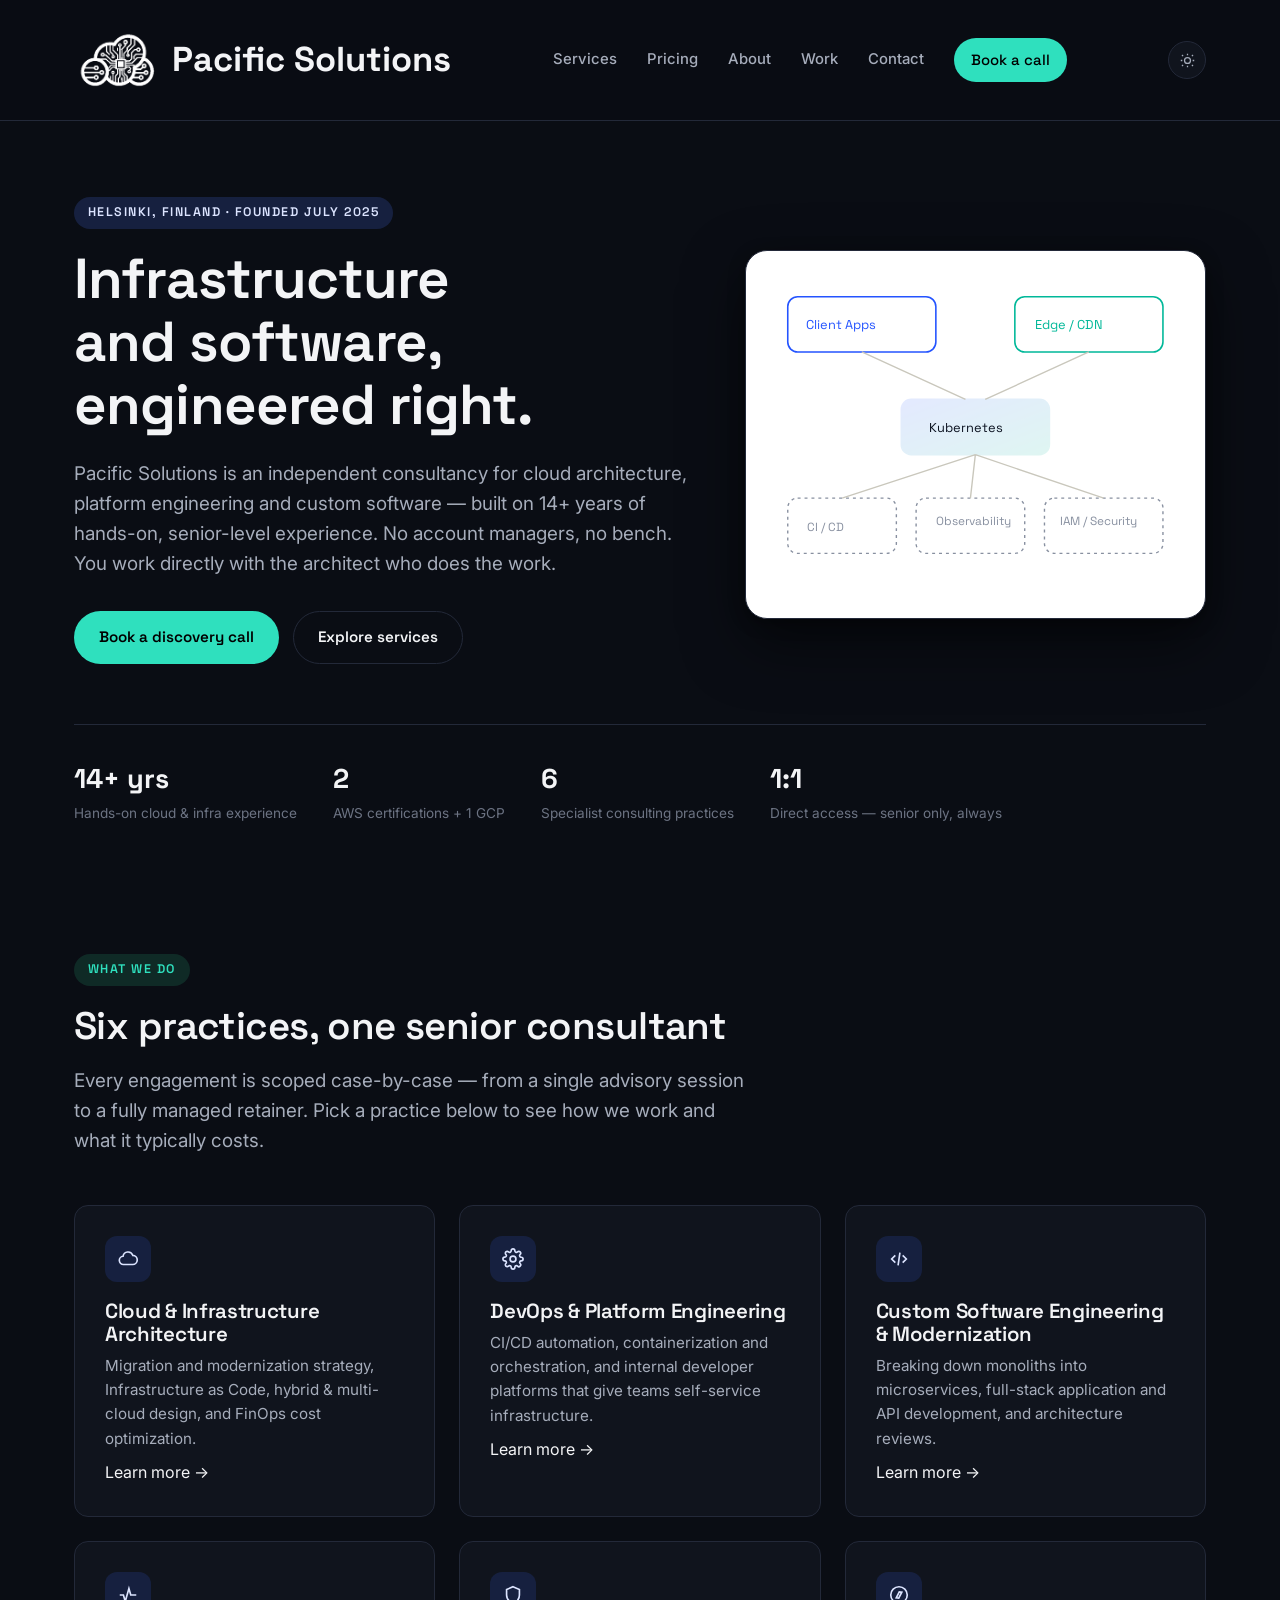
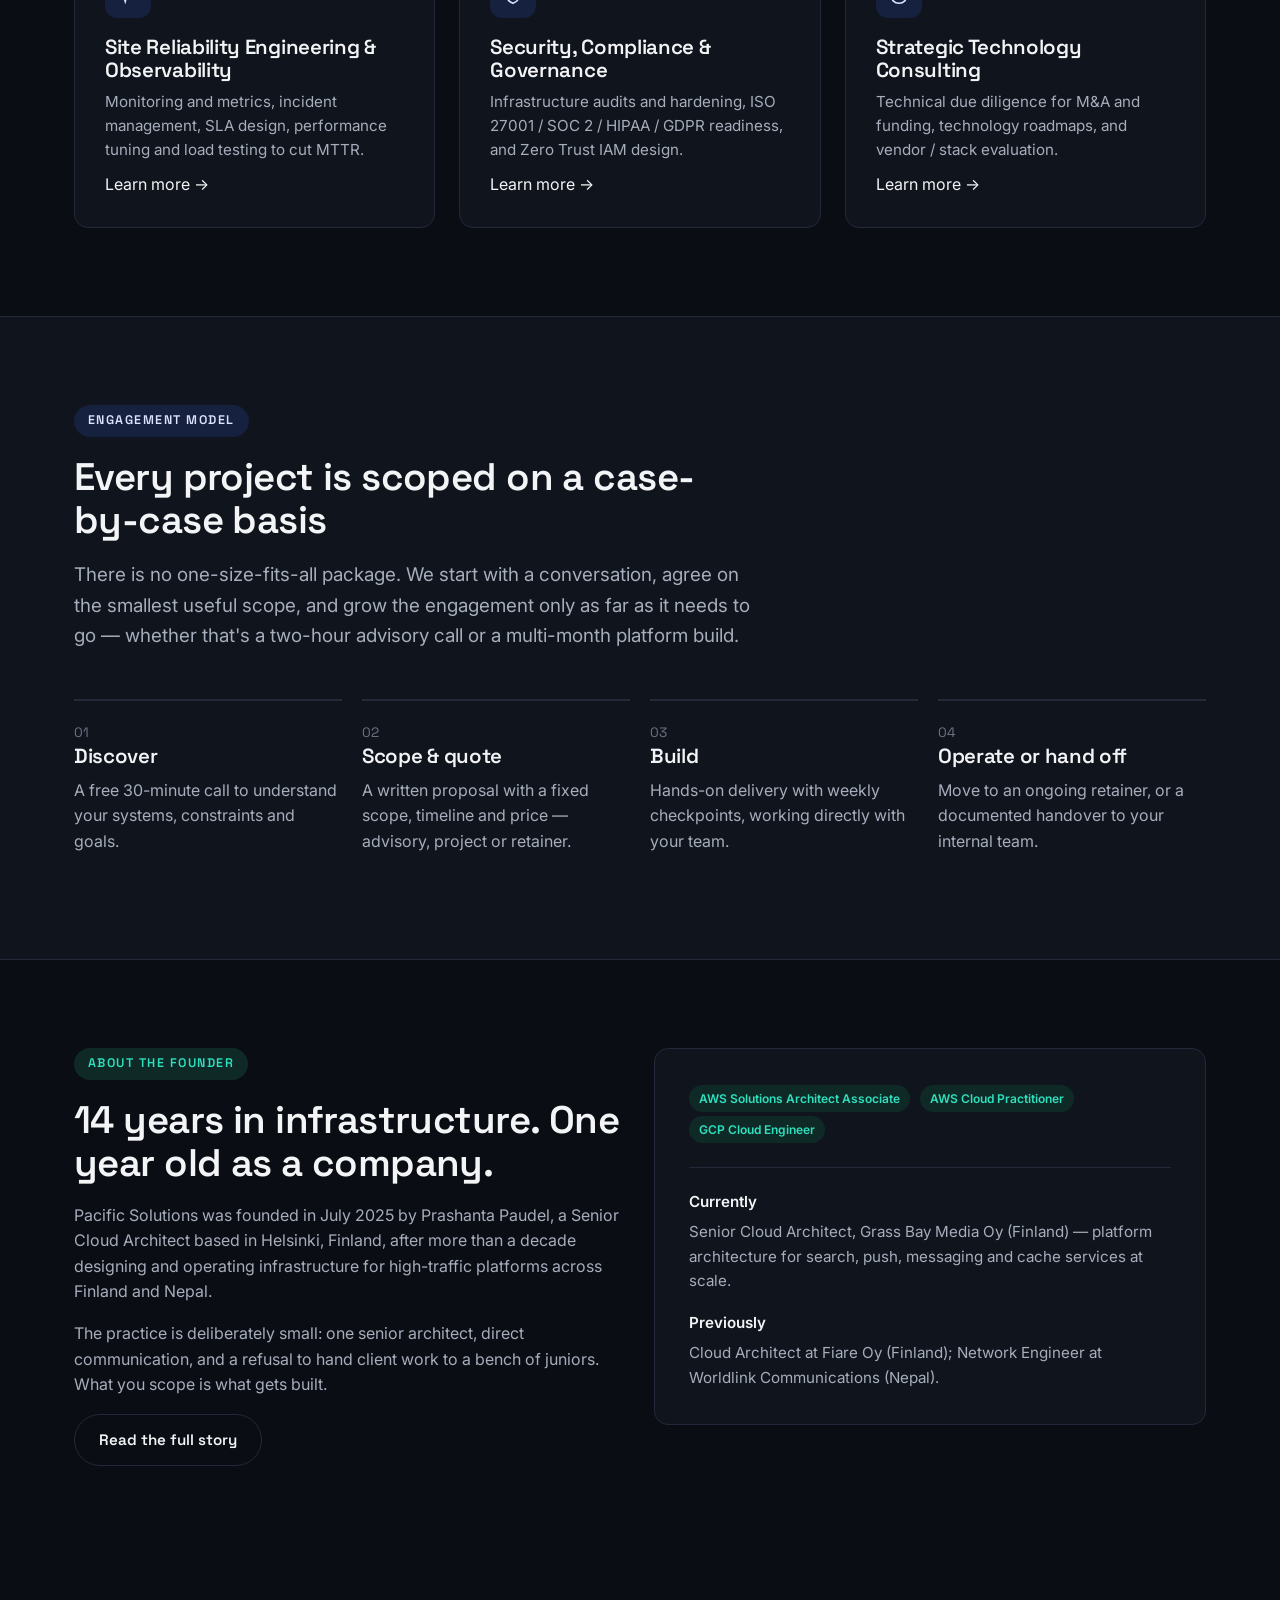
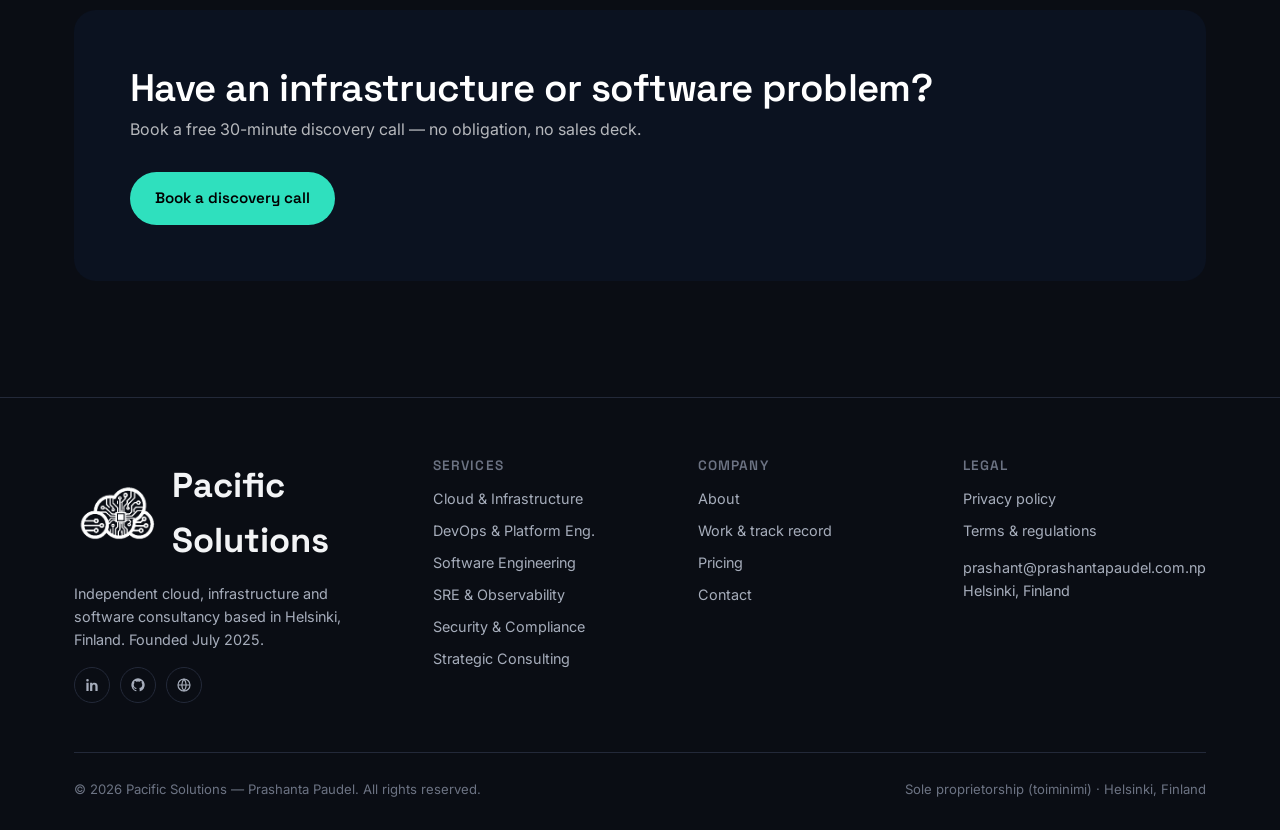
==== commit b200984b: "Default to dark theme, enlarge site name, fix header button text color - Set data-theme="dark" on <h" ====
--- a/index.html
+++ b/index.html
@@ -1,5 +1,5 @@
 <!doctype html>
-<html lang="en">
+<html lang="en" data-theme="dark">
 <head>
 <meta charset="UTF-8">
 <meta name="viewport" content="width=device-width, initial-scale=1, viewport-fit=cover">
--- a/css/style.css
+++ b/css/style.css
@@ -127,7 +127,7 @@
 .btn:active{ transform: translateY(1px); }
 .btn-primary{ background: var(--ink); color: var(--bg); }
 .btn-primary:hover{ box-shadow: var(--shadow-lg); transform: translateY(-1px); }
-.btn-accent{ background: var(--accent-2); color: #000000; }
+.btn-accent, .btn.btn-accent{ background: var(--accent-2); color: #000000; }
 .btn-accent:hover{ box-shadow: 0 10px 30px rgba(0,184,153,.35); transform: translateY(-1px); }
 .btn-outline{ background: transparent; color: var(--ink); border-color: var(--border); }
 .btn-outline:hover{ border-color: var(--ink); }
@@ -147,7 +147,7 @@
   display:flex; align-items:center; justify-content:space-between;
   padding: 16px 24px; max-width: var(--maxw); margin:0 auto;
 }
-.brand{ display:flex; align-items:center; gap:10px; font-family: var(--font-display); font-weight:700; font-size:1.08rem; }
+.brand{ display:flex; align-items:center; gap:10px; font-family: var(--font-display); font-weight:700; font-size:2.16rem; }
 .brand svg{ width:30px; height:30px; }
 .brand-mark{ width:88px; height:88px; object-fit:contain; }
 /* Logo art is monochrome black-on-transparent; invert it in dark mode
